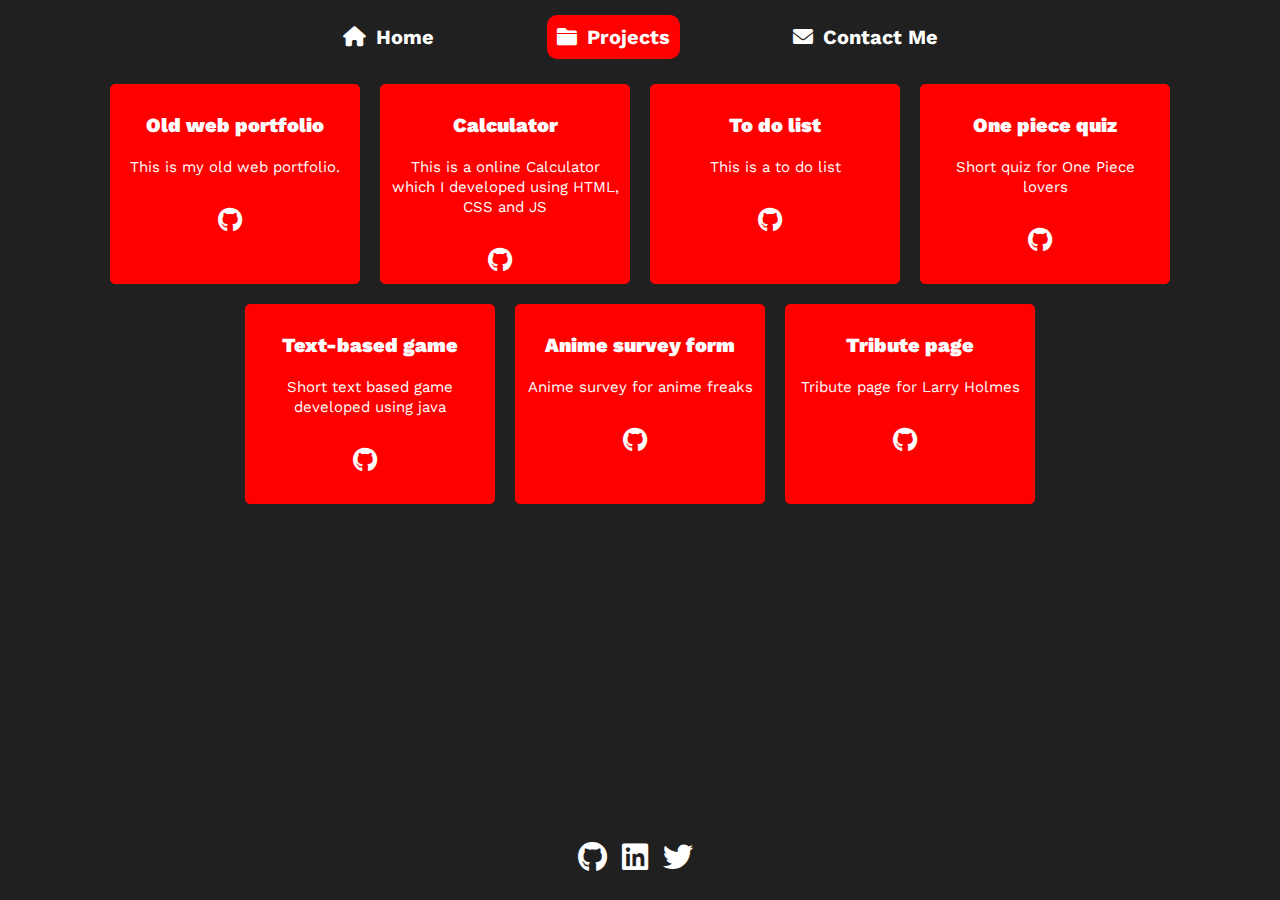
==== Projects.html @ 2f7e1e18 "first commit" ====
<!DOCTYPE html>
<html lang="en">

<head>
    <meta charset="UTF-8">
    <meta http-equiv="X-UA-Compatible" content="IE=edge">
    <meta name="viewport" content="width=device-width, user-scalable=no">
    <link href="https://fonts.googleapis.com/css2?family=Acme&display=swap" rel="stylesheet">
    <link rel="stylesheet" href="https://cdnjs.cloudflare.com/ajax/libs/font-awesome/6.0.0/css/all.min.css" integrity="sha512-9usAa10IRO0HhonpyAIVpjrylPvoDwiPUiKdWk5t3PyolY1cOd4DSE0Ga+ri4AuTroPR5aQvXU9xC6qOPnzFeg==" crossorigin="anonymous" referrerpolicy="no-referrer"
    />
    <link rel="stylesheet" href="css/projects.css">
    <link rel="icon" href="images/Icon8.png">




    <title>Rehan's Portfolio</title>
</head>

<body>
    <style>
        body {
            background-image: url('images/grayPolygon.png');
        }
    </style>

    <div class="miniNav">
        <div class="miniNav-container">
            <div class="miniNav-item">
                <a href="index.html">
                    <i class="fas fa-home"></i>
                    <p class="nav-text">Home</p>


                </a>
            </div>
            <div class="miniNav-item active">
                <a href="Projects.html">
                    <i class="fas fa-folder">   </i>
                    <p class="nav-text">Projects</p>

                </a>
            </div>
            <div class="miniNav-item">
                <a href="contact.html">
                    <i class="fas fa-envelope"></i>
                    <p class="nav-text">Contact Me</p>

                </a>
            </div>
        </div>
    </div>









    <div class="Projects">
        <!-- ! -------------------------------------------------------- -->
        <div class="Project">
            <div class="ImageText">
                <span class="header_text"><strong>Old web portfolio</strong></span>
                <p>This is my old web portfolio.</p>
            </div>
            <a href="https://github.com/for-i-in-rehan/Old-porfolio" target="_blank "><i class="fab fa-github icon"></i></a>
        </div>
        <!-- ! -------------------------------------------------------- -->

        <!-- ! -------------------------------------------------------- -->
        <div class="Project">
            <div class="ImageText">
                <span class="header_text"><strong>Calculator</strong></span>
                <p>This is a online Calculator which I developed using HTML, CSS and JS</p>
            </div>
            <a href="https://github.com/for-i-in-rehan/Calculator" target="_blank "><i class="fab fa-github icon"></i></a>
        </div>
        <!-- ! -------------------------------------------------------- -->

        <!-- ! -------------------------------------------------------- -->
        <div class="Project">
            <div class="ImageText">
                <span class="header_text"><strong>To do list</strong></span>
                <p>This is a to do list</p>
            </div>
            <a href="https://github.com/for-i-in-rehan/To-do-list" target="_blank "><i class="fab fa-github icon"></i></a>
        </div>
        <!-- ! -------------------------------------------------------- -->

        <!-- ! -------------------------------------------------------- -->
        <div class="Project">
            <div class="ImageText">
                <span class="header_text"><strong>One piece quiz</strong></span>
                <p>Short quiz for One Piece lovers</p>
            </div>
            <a href="https://github.com/for-i-in-rehan/One-Piece-Quiz" target="_blank "><i class="fab fa-github icon"></i></a>
        </div>
        <!-- ! -------------------------------------------------------- -->

        <!-- ! -------------------------------------------------------- -->
        <div class="Project">
            <div class="ImageText">
                <span class="header_text"><strong>Text-based game</strong></span>
                <p>Short text based game developed using java</p>
            </div>
            <a href="https://github.com/for-i-in-rehan/text-based-game" target="_blank "><i class="fab fa-github icon"></i></a>
        </div>
        <!-- ! -------------------------------------------------------- -->

        <!-- ! -------------------------------------------------------- -->
        <div class="Project">
            <div class="ImageText">
                <span class="header_text"><strong>Anime survey form</strong></span>
                <p>Anime survey for anime freaks</p>
            </div>
            <a href="https://codepen.io/Rehan1/pen/LYpLvbR" target="_blank "><i class="fab fa-github icon"></i></a>
        </div>
        <!-- ! -------------------------------------------------------- -->

        <!-- ! -------------------------------------------------------- -->
        <div class="Project">
            <div class="ImageText">
                <span class="header_text"><strong>Tribute page</strong></span>
                <p>Tribute page for Larry Holmes</p>
            </div>
            <a href="https://codepen.io/Rehan1/pen/ExVPoeP" target="_blank "><i class="fab fa-github icon"></i></a>
        </div>
        <!-- ! -------------------------------------------------------- -->

    </div>

















    </div>

    <div class="padder "></div>
    <section class="footer">
        <div class="social">
            <a href="https://github.com/for-i-in-rehan" target="_blank"><i class="fab fa-github"></i></a>
            <a href="https://www.linkedin.com/in/rehan-hussain-b57438231/" target="_blank"><i class="fab fa-linkedin"></i></a>
            <a href="https://twitter.com/rehan1_hussain" target="_blank"><i class="fab fa-twitter"></i></a>
        </div>
    </section>


</body>

</html>
---- css/projects.css ----
@import url('https://fonts.googleapis.com/css2?family=Work+Sans:wght@300&display=swap');
::-webkit-scrollbar {
    width: 10px;
    background: rgb(61, 61, 61);
}

::-webkit-scrollbar-thumb {
    background-color: red;
    border-radius: 2em;
}

* {
    margin: 0;
    padding: 0;
    box-sizing: border-box;
    font-family: 'Work Sans', sans-serif;
}

body {
    background-color: #202020;
    height: 100vh;
    background-size: contain;
    background-repeat: no-repeat;
    background-position: center;
    font-weight: bold;
    font: optional;
    transition: 2s ease;
    overflow-x: hidden;
    border: relative;
}


/* this is for the navagation */

.miniNav {
    display: flex;
    justify-content: space-around;
    align-items: center;
    min-height: 1vh;
    min-width: 0vh;
    font-family: 'Acme', sans-serif;
    font-weight: bold;
    font: optional;
    padding: 5px;
    top: 0;
    background-color: #202020;
}

.miniNav-container {
    /* make the items in rows */
    display: flex;
    flex-direction: row;
    justify-content: space-between;
    align-items: center;
    width: 50%;
    margin: 0 auto;
}

.miniNav-item {
    /* make the items in rows */
    display: flex;
    flex-direction: row;
    justify-content: space-between;
    align-items: center;
    padding: 10px;
    margin: 10px;
    border-radius: 10px;
    color: #fff;
    font-size: 20px;
    font-weight: bold;
    cursor: pointer;
    transition: 1s ease;
    margin-left: 10px;
}

.miniNav-item a {
    text-decoration: none;
    color: #fff;
    /* make items inline */
    display: flex;
    flex-direction: row;
    justify-content: space-between;
    align-items: center;
}

.miniNav-item p {
    margin-left: 10px;
}

.miniNav-item:hover {
    background-color: #202020;
}

.active {
    background-color: red;
    color: #202020;
}

.active i {
    background-color: red;
    color: #fff;
}

.active a {
    background-color: red;
    color: #fff;
}

.active:hover {
    background-color: red;
    box-shadow: 0 0 10px red;
    transition: 1s ease;
}


/* if the width is less than 500px */

@media screen and (max-width: 850px) {
    .miniNav-container {
        width: 60%;
        margin: 0 auto;
    }
}

@media screen and (max-width: 700px) {
    .miniNav-container {
        width: 70%;
        margin: 0 auto;
    }
}

@media screen and (max-width: 600px) {
    .miniNav-container {
        width: 80%;
        margin: 0 auto;
    }
}

@media screen and (max-width: 550px) {
    .miniNav-container {
        width: 85%;
        margin: 0 auto;
    }
}

@media screen and (max-width: 500px) {
    .miniNav p {
        display: none;
    }
}


/* This is for the Main Center Stuff*/

.Projects {
    display: flex;
    flex-wrap: wrap;
    justify-content: center;
    align-items: center;
    top: 50%;
    text-decoration: none;
}

.Project {
    width: 250px;
    height: 200px;
    border: 1px solid red;
    border-radius: 5px;
    margin: 10px;
    padding: 10px;
    background-color: red;
    text-align: center;
}

.header_text {
    line-height: 20px;
    color: white;
    text-decoration: none;
    font-size: 20px;
}

.ImageText {
    font-family: 'Acme', sans-serif;
    padding-top: 20px;
    color: white;
    text-decoration: none;
}

.ImageText p {
    font-size: 15px;
    font-weight: 400;
    line-height: 20px;
    color: white;
    text-decoration: none;
    padding-bottom: 20px;
    margin-top: 20px;
}

.Project {
    transition: 0.5s ease;
}

.Project:hover {
    transform: scale(1.1);
    transition: 0.5s ease;
}

.icon {
    /* remove text decor */
    text-decoration: none;
    color: #fff;
    font-size: 25px;
    margin-top: 10px;
    margin-right: 10px;
    transition: 1s ease;
    /* make the icon at the botton of the div */
}

.icon:hover {
    transition: 0.5s ease;
    color: #202020;
    text-shadow: 0 0 30px #fff;
    /* increase in size */
    transform: scale(1.1);
}


/* footer */

.footer {
    /* padding: 10px 0; */
    background-color: #202020;
    bottom: 0;
    width: 100%;
    position: fixed;
    transition: 2s ease;
}

.footer .social {
    text-align: center;
    padding-bottom: 25px;
    color: white;
}

.footer .social a {
    font-size: 30px;
    margin-right: 10px;
    color: #fff;
    text-decoration: none;
}

.footer .social a:hover {
    transition: 0.5s ease;
    color: red;
}

.padder {
    padding-bottom: 200px;
}
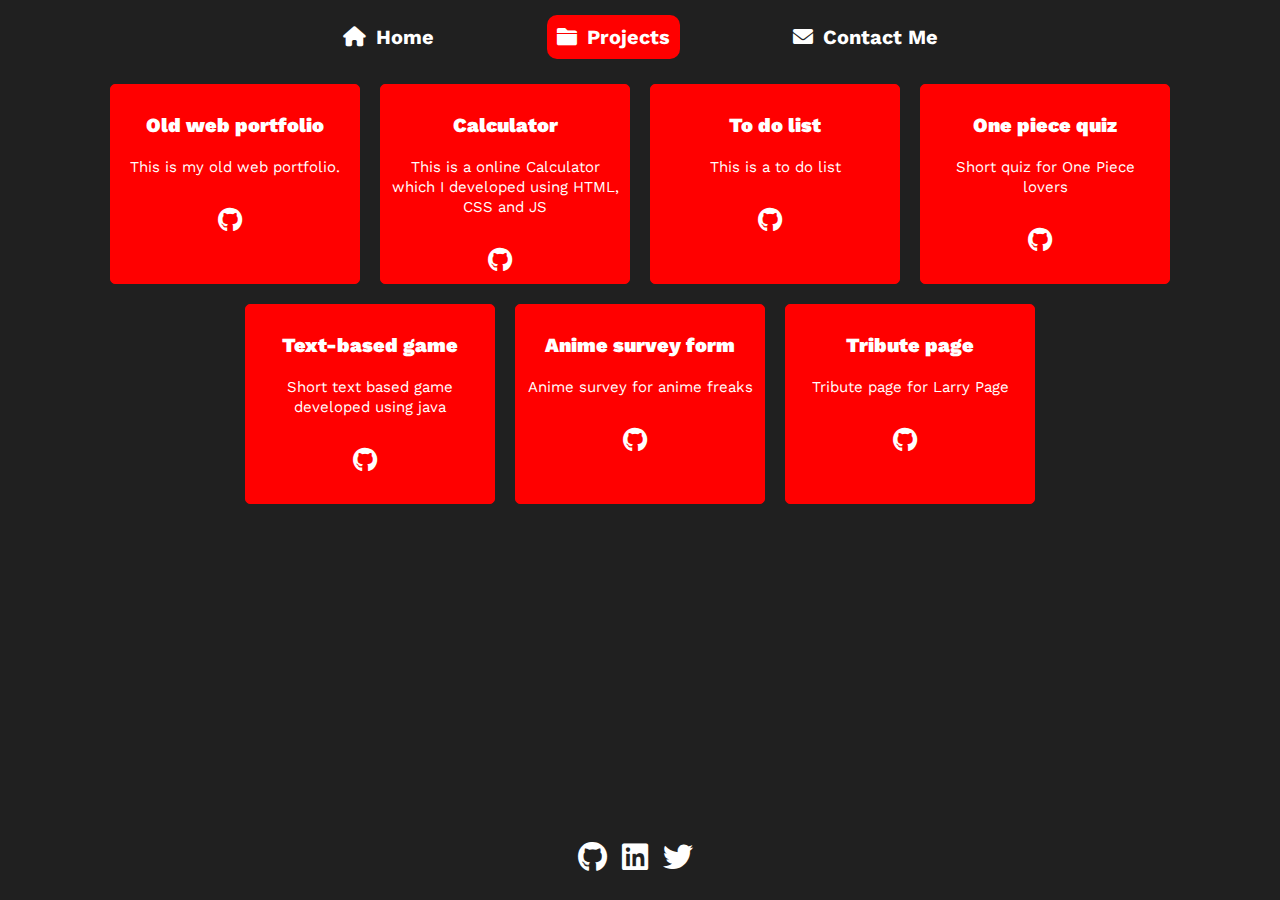
==== commit 838442a7: "name error" ====
--- a/Projects.html
+++ b/Projects.html
@@ -124,7 +124,7 @@
         <div class="Project">
             <div class="ImageText">
                 <span class="header_text"><strong>Tribute page</strong></span>
-                <p>Tribute page for Larry Holmes</p>
+                <p>Tribute page for Larry Page</p>
             </div>
             <a href="https://codepen.io/Rehan1/pen/ExVPoeP" target="_blank "><i class="fab fa-github icon"></i></a>
         </div>
